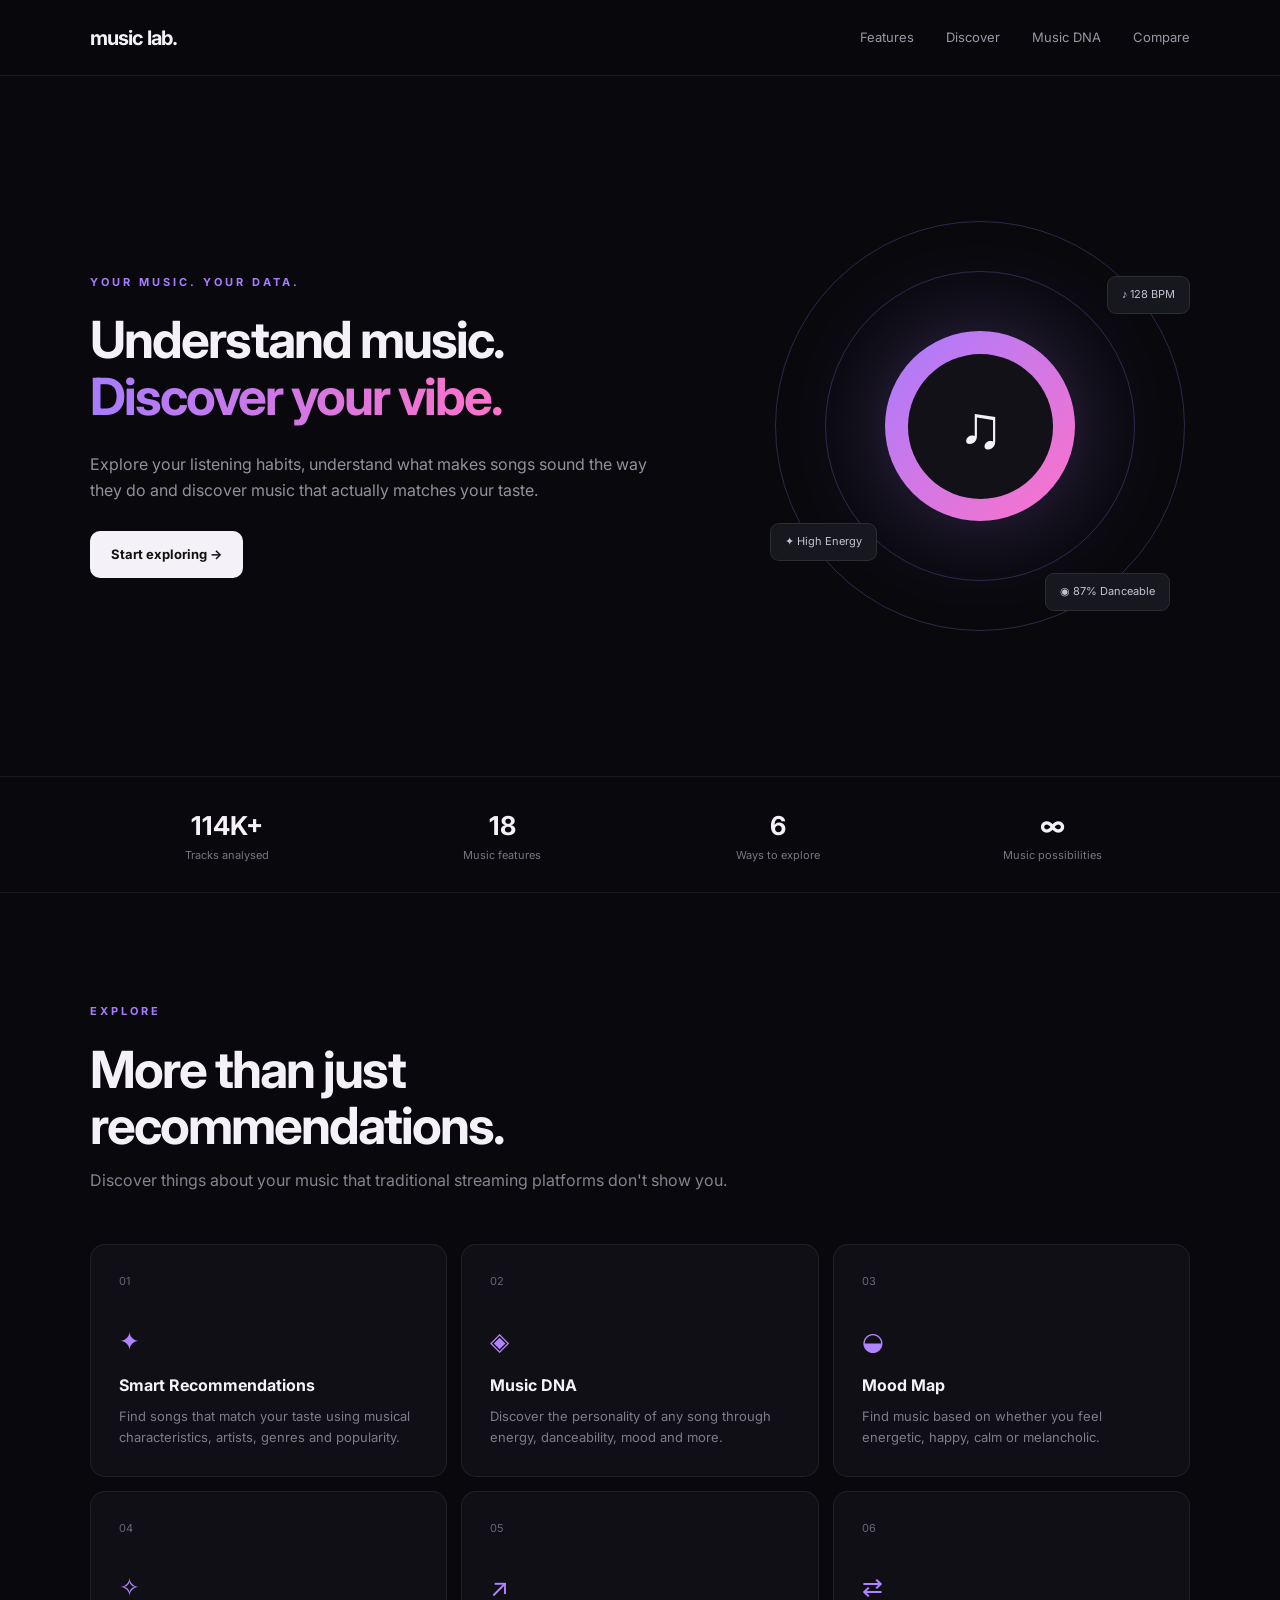
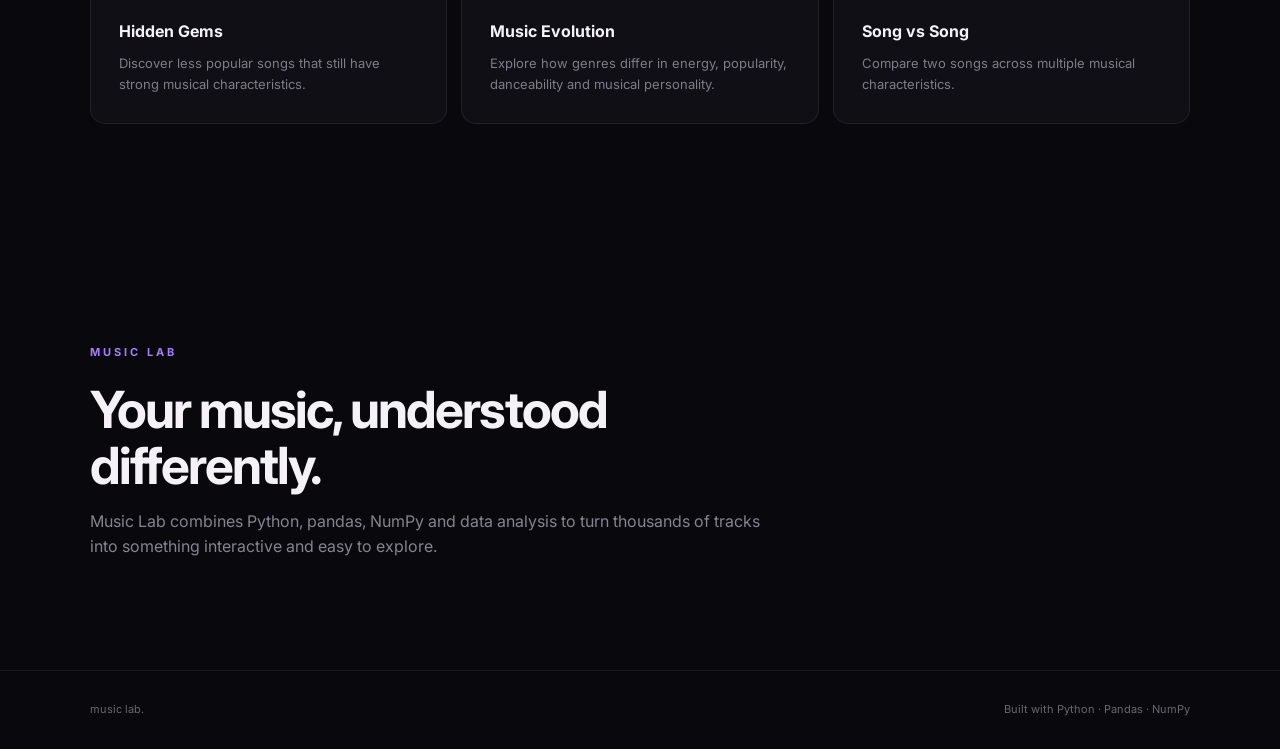
==== frontend/index.html @ 69a94ea1 "first commit" ====
<!DOCTYPE html>
<html lang="en">
<head>
<meta charset="UTF-8">
<meta name="viewport" content="width=device-width,initial-scale=1">
<title>Music Lab</title>
<link rel="preconnect" href="https://fonts.googleapis.com">
<link rel="preconnect" href="https://fonts.gstatic.com" crossorigin>
<link href="https://fonts.googleapis.com/css2?family=Inter:wght@400;500;600;700;800&display=swap" rel="stylesheet">
<link rel="stylesheet" href="styles.css">
</head>
<body>

<nav class="navbar">
<a href="index.html" class="logo">music lab.</a>
<div class="nav-links">
<a href="#features">Features</a>
<a href="recommendations.html">Discover</a>
<a href="dna.html">Music DNA</a>
<a href="compare.html">Compare</a>
</div>
</nav>

<main>

<section class="hero">
<div class="hero-content">
<p class="eyebrow">YOUR MUSIC. YOUR DATA.</p>
<h2>Understand music.<br><span>Discover your vibe.</span></h2>
<p class="hero-text">Explore your listening habits, understand what makes songs sound the way they do and discover music that actually matches your taste.</p>
<a href="recommendations.html" class="hero-button">Start exploring →</a>
</div>

<div class="hero-visual">
<div class="orbit orbit-one"></div>
<div class="orbit orbit-two"></div>
<div class="music-circle">
<div class="circle-inner">♫</div>
</div>
<div class="floating-card card-one">♪ 128 BPM</div>
<div class="floating-card card-two">✦ High Energy</div>
<div class="floating-card card-three">◉ 87% Danceable</div>
</div>
</section>

<section class="stats">
<div class="stat"><strong>114K+</strong><span>Tracks analysed</span></div>
<div class="stat"><strong>18</strong><span>Music features</span></div>
<div class="stat"><strong>6</strong><span>Ways to explore</span></div>
<div class="stat"><strong>∞</strong><span>Music possibilities</span></div>
</section>

<section class="features" id="features">
<div class="section-heading">
<p class="eyebrow">EXPLORE</p>
<h2>More than just recommendations.</h2>
<p>Discover things about your music that traditional streaming platforms don't show you.</p>
</div>

<div class="feature-grid">
<a href="recommendations.html" class="feature-card">
<div class="feature-number">01</div>
<div class="feature-icon">✦</div>
<h3>Smart Recommendations</h3>
<p>Find songs that match your taste using musical characteristics, artists, genres and popularity.</p>
</a>

<a href="dna.html" class="feature-card">
<div class="feature-number">02</div>
<div class="feature-icon">◈</div>
<h3>Music DNA</h3>
<p>Discover the personality of any song through energy, danceability, mood and more.</p>
</a>

<a href="mood.html" class="feature-card">
<div class="feature-number">03</div>
<div class="feature-icon">◒</div>
<h3>Mood Map</h3>
<p>Find music based on whether you feel energetic, happy, calm or melancholic.</p>
</a>

<a href="gems.html" class="feature-card">
<div class="feature-number">04</div>
<div class="feature-icon">✧</div>
<h3>Hidden Gems</h3>
<p>Discover less popular songs that still have strong musical characteristics.</p>
</a>

<a href="evolution.html" class="feature-card">
<div class="feature-number">05</div>
<div class="feature-icon">↗</div>
<h3>Music Evolution</h3>
<p>Explore how genres differ in energy, popularity, danceability and musical personality.</p>
</a>

<a href="compare.html" class="feature-card">
<div class="feature-number">06</div>
<div class="feature-icon">⇄</div>
<h3>Song vs Song</h3>
<p>Compare two songs across multiple musical characteristics.</p>
</a>
</div>
</section>

<section class="about">
<p class="eyebrow">MUSIC LAB</p>
<h2>Your music, understood differently.</h2>
<p>Music Lab combines Python, pandas, NumPy and data analysis to turn thousands of tracks into something interactive and easy to explore.</p>
</section>

</main>

<footer>
<span>music lab.</span>
<span>Built with Python · Pandas · NumPy</span>
</footer>

</body>
</html>
---- frontend/styles.css ----
*{margin:0;padding:0;box-sizing:border-box}
html{scroll-behavior:smooth}
body{font-family:Inter,Arial,sans-serif;background:#09090d;color:#f4f2f8;line-height:1.6}
a{text-decoration:none;color:inherit}
.navbar{height:76px;display:flex;align-items:center;justify-content:space-between;padding:0 7%;border-bottom:1px solid rgba(255,255,255,.07);position:sticky;top:0;background:rgba(9,9,13,.88);backdrop-filter:blur(20px);z-index:10}
.logo{font-size:20px;font-weight:700;letter-spacing:-1px}
.nav-links{display:flex;gap:32px;font-size:13px;color:#9997a5}
.nav-links a:hover{color:#fff}
.hero{min-height:700px;padding:100px 7%;display:flex;align-items:center;justify-content:space-between;overflow:hidden}
.hero-content{max-width:680px}
.eyebrow{font-size:11px;letter-spacing:3px;color:#a77cff;font-weight:700;margin-bottom:20px}
h1{font-size:clamp(48px,7vw,86px);line-height:1.02;letter-spacing:-5px}
h1 span,h2 span{background:linear-gradient(90deg,#a77cff,#ff72c9);-webkit-background-clip:text;color:transparent}
.hero-text{max-width:560px;color:#92909d;margin:28px 0;font-size:16px}
.hero-button,.primary-btn{display:inline-flex;padding:13px 21px;border-radius:10px;background:#f4f2f8;color:#111;font-size:13px;font-weight:700;transition:.2s}
.hero-button:hover,.primary-btn:hover{transform:translateY(-2px)}
.hero-visual{width:420px;height:420px;position:relative;display:flex;align-items:center;justify-content:center}
.music-circle{width:190px;height:190px;border-radius:50%;background:linear-gradient(135deg,#a77cff,#ff72c9);display:flex;align-items:center;justify-content:center;box-shadow:0 0 100px rgba(167,124,255,.3)}
.circle-inner{width:145px;height:145px;border-radius:50%;background:#111117;display:flex;align-items:center;justify-content:center;font-size:60px}
.orbit{position:absolute;border:1px solid rgba(167,124,255,.25);border-radius:50%}
.orbit-one{width:310px;height:310px}
.orbit-two{width:410px;height:410px}
.floating-card{position:absolute;background:#17171e;border:1px solid rgba(255,255,255,.09);padding:9px 14px;border-radius:9px;font-size:11px;color:#c6c3d0}
.card-one{top:60px;right:0}
.card-two{bottom:75px;left:0}
.card-three{bottom:25px;right:20px}
.stats{display:grid;grid-template-columns:repeat(4,1fr);border-top:1px solid rgba(255,255,255,.07);border-bottom:1px solid rgba(255,255,255,.07);padding:28px 7%}
.stat{display:flex;flex-direction:column;align-items:center}
.stat strong{font-size:26px}
.stat span{font-size:11px;color:#777580}
.features,.discover,.dna-section,.mood-section,.gems-section,.evolution-section,.compare-section,.about{padding:110px 7%}
.section-heading{max-width:700px;margin-bottom:50px}
.section-heading h2,h2{font-size:clamp(32px,4vw,52px);letter-spacing:-2px;line-height:1.1}
.section-heading>p:last-child,.about>p:last-child{color:#85838f;margin-top:15px}
.feature-grid{display:grid;grid-template-columns:repeat(3,1fr);gap:14px}
.feature-card{padding:28px;border:1px solid rgba(255,255,255,.07);background:#0f0f15;border-radius:15px;min-height:230px;transition:.25s}
.feature-card:hover{transform:translateY(-5px);border-color:rgba(167,124,255,.35)}
.feature-number{font-size:11px;color:#686672}
.feature-icon{font-size:25px;margin:30px 0 12px;color:#b184ff}
.feature-card h3{font-size:16px}
.feature-card p{font-size:13px;color:#7e7c88;margin-top:8px}
.discover{background:#0d0d13}
.discover-box{max-width:900px;margin:auto}
.discover-box>p{color:#83818e;margin:12px 0 30px}
.search-box,.compare-inputs{display:flex;gap:10px}
.search-box input,.compare-inputs input{flex:1;background:#15151c;border:1px solid rgba(255,255,255,.09);border-radius:10px;padding:15px 17px;color:#fff;outline:none;font-family:inherit}
.search-box input:focus,.compare-inputs input:focus{border-color:#9d73ff}
.search-box button,.compare-inputs button,.mood-buttons button{border:0;background:#f3f1f7;color:#111;border-radius:10px;padding:0 23px;font-weight:700;cursor:pointer}
.results{margin-top:30px}
.result{display:flex;align-items:center;justify-content:space-between;padding:19px 5px;border-bottom:1px solid rgba(255,255,255,.07)}
.result:hover{background:rgba(255,255,255,.025);padding-left:12px;padding-right:12px;border-radius:9px}
.result strong{display:block;font-size:14px}
.result-info span{font-size:12px;color:#777580}
.result-score{color:#a77cff;font-size:12px;font-weight:700}
.dna-section{background:#0a0a0f}
.dna-search{display:flex;gap:10px;max-width:700px;margin:30px 0}
.dna-search input{flex:1;background:#15151c;border:1px solid rgba(255,255,255,.09);border-radius:10px;padding:15px;color:#fff}
.dna-search button{padding:0 23px;border:0;border-radius:10px;font-weight:700}
.dna-grid{display:grid;grid-template-columns:repeat(4,1fr);gap:12px;max-width:1000px}
.dna-card{background:#121219;border:1px solid rgba(255,255,255,.07);padding:22px;border-radius:13px}
.dna-card span{display:block;color:#777580;font-size:12px}
.dna-card strong{font-size:27px;display:block;margin:8px 0}
.dna-bar{height:4px;background:#292830;border-radius:5px;overflow:hidden}
.dna-bar div{height:100%;background:linear-gradient(90deg,#a77cff,#ff72c9)}
.mood-buttons{display:flex;flex-wrap:wrap;gap:10px;margin:35px 0}
.mood-buttons button{padding:12px 18px;cursor:pointer}
.mood-buttons button:hover{background:#a77cff;color:#fff}
.gems-section,.evolution-section,.compare-section{max-width:1200px;margin:auto}
.page-header{max-width:700px;margin-bottom:45px}
.page-header h1{font-size:clamp(42px,6vw,70px);letter-spacing:-4px}
.page-header p{color:#85838f;margin-top:15px}
.table{width:100%;border-collapse:collapse;margin-top:30px}
.table th,.table td{text-align:left;padding:16px;border-bottom:1px solid rgba(255,255,255,.07);font-size:13px}
.table th{color:#777580;font-size:11px;text-transform:uppercase;letter-spacing:1px}
.compare-inputs{max-width:850px;margin:30px 0}
.compare-result{margin-top:40px}
.compare-header{display:grid;grid-template-columns:1fr 1fr;gap:14px}
.compare-song{background:#121219;padding:25px;border-radius:14px;border:1px solid rgba(255,255,255,.07)}
.compare-song h3{font-size:20px}
.compare-song p{font-size:12px;color:#777580}
.compare-feature{margin:22px 0}
.compare-label{display:flex;justify-content:space-between;font-size:12px;margin-bottom:7px;color:#aaa8b4}
.compare-bars{display:grid;grid-template-columns:1fr 1fr;gap:5px}
.bar{height:7px;background:#292830;border-radius:5px;overflow:hidden}
.bar div{height:100%;background:linear-gradient(90deg,#a77cff,#ff72c9)}
.about{max-width:850px}
.about h2{margin-bottom:15px}
footer{border-top:1px solid rgba(255,255,255,.07);padding:30px 7%;display:flex;justify-content:space-between;color:#686672;font-size:11px}
@media(max-width:800px){.nav-links{display:none}.hero{padding-top:70px;min-height:auto;flex-direction:column;align-items:flex-start;gap:70px}.hero-visual{width:100%;height:330px}.music-circle{width:140px;height:140px}.circle-inner{width:105px;height:105px;font-size:45px}.orbit-one{width:230px;height:230px}.orbit-two{width:300px;height:300px}.stats{grid-template-columns:repeat(2,1fr);gap:25px}.feature-grid{grid-template-columns:1fr}.dna-grid{grid-template-columns:repeat(2,1fr)}.compare-header{grid-template-columns:1fr}.compare-inputs{flex-direction:column}.compare-inputs button{height:45px}.search-box{flex-direction:column}.search-box button{height:45px}.dna-search{flex-direction:column}.dna-search button{height:45px}footer{flex-direction:column;gap:10px}}
@media(max-width:480px){h1{letter-spacing:-3px}.features,.discover,.dna-section,.mood-section,.gems-section,.evolution-section,.compare-section,.about{padding:75px 6%}.dna-grid{grid-template-columns:1fr}.floating-card{font-size:9px}.card-one{right:0}.card-two{left:0}}
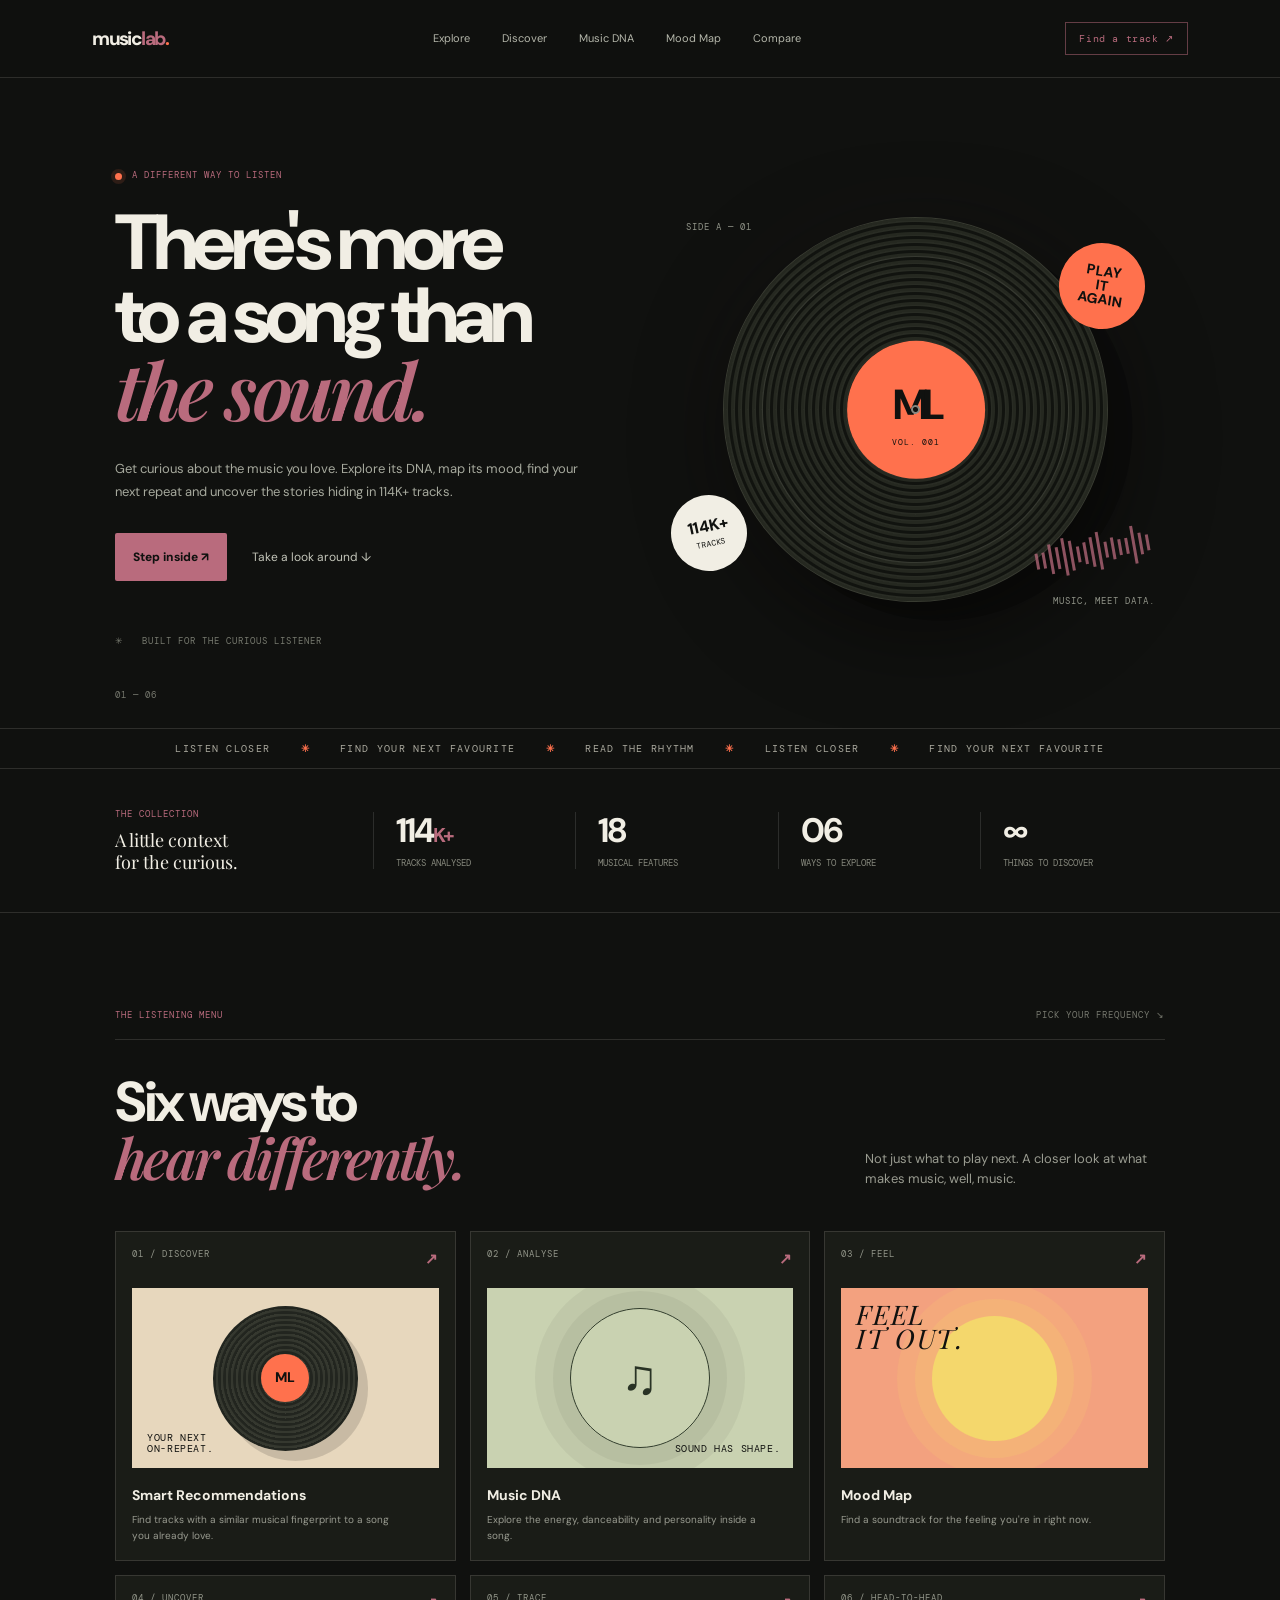
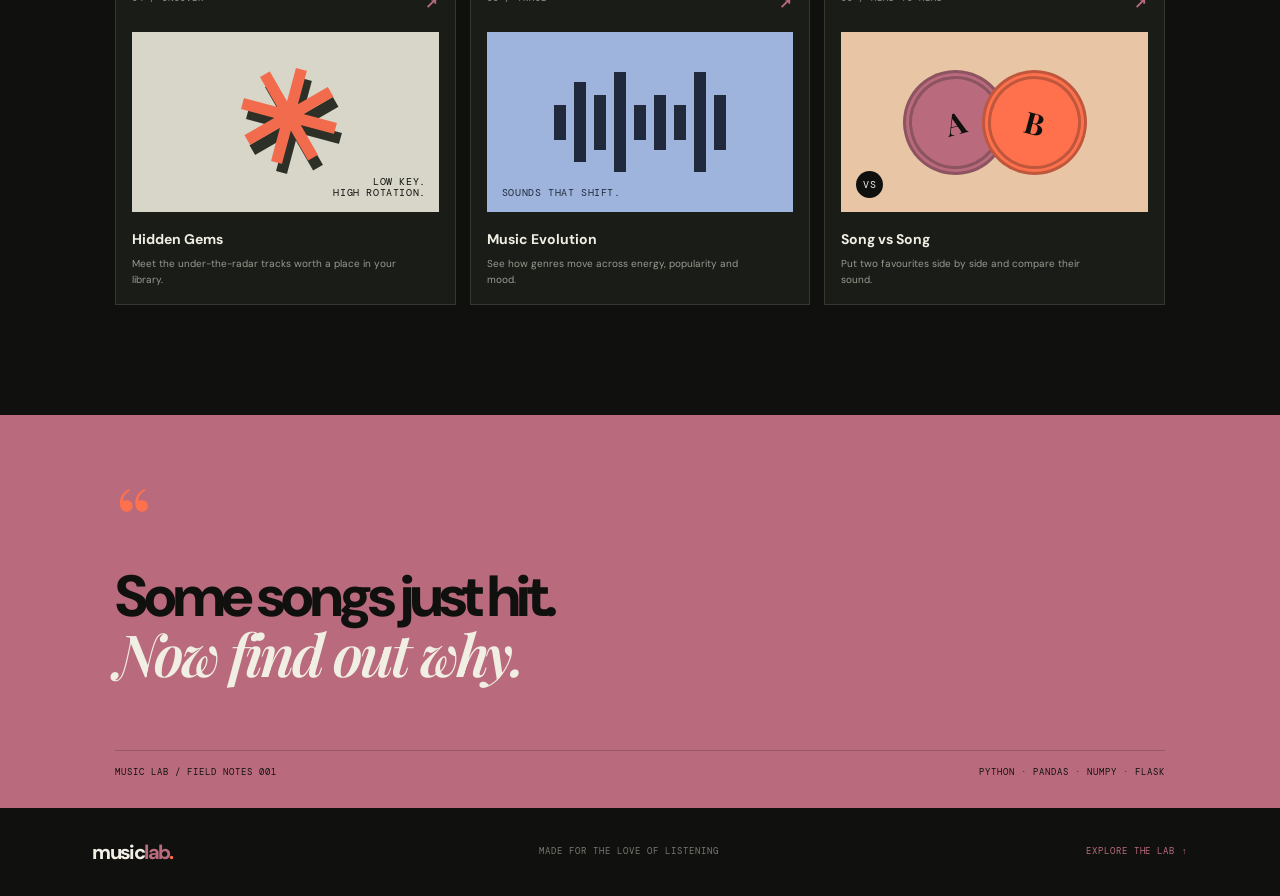
==== commit a2d83dec: "Fix CORS and update Music Lab frontend" ====
--- a/frontend/index.html
+++ b/frontend/index.html
@@ -3,117 +3,117 @@
 <head>
 <meta charset="UTF-8">
 <meta name="viewport" content="width=device-width,initial-scale=1">
-<title>Music Lab</title>
+<meta name="theme-color" content="#10110f">
+<title>Music Lab · Hear beyond the surface</title>
 <link rel="preconnect" href="https://fonts.googleapis.com">
 <link rel="preconnect" href="https://fonts.gstatic.com" crossorigin>
-<link href="https://fonts.googleapis.com/css2?family=Inter:wght@400;500;600;700;800&display=swap" rel="stylesheet">
+<link href="https://fonts.googleapis.com/css2?family=DM+Mono:wght@400;500&family=DM+Sans:wght@400;500;600;700;800&family=Playfair+Display:ital,wght@0,600;0,700;1,600&display=swap" rel="stylesheet">
 <link rel="stylesheet" href="styles.css">
 </head>
 <body>
-
 <nav class="navbar">
-<a href="index.html" class="logo">music lab.</a>
+<a class="logo" href="index.html">music<span>lab</span><i>.</i></a>
 <div class="nav-links">
-<a href="#features">Features</a>
+<a href="index.html#features">Explore</a>
 <a href="recommendations.html">Discover</a>
 <a href="dna.html">Music DNA</a>
+<a href="mood.html">Mood Map</a>
 <a href="compare.html">Compare</a>
 </div>
+<a class="nav-cta" href="recommendations.html">Find a track ↗</a>
 </nav>
-
 <main>
-
 <section class="hero">
-<div class="hero-content">
-<p class="eyebrow">YOUR MUSIC. YOUR DATA.</p>
-<h2>Understand music.<br><span>Discover your vibe.</span></h2>
-<p class="hero-text">Explore your listening habits, understand what makes songs sound the way they do and discover music that actually matches your taste.</p>
-<a href="recommendations.html" class="hero-button">Start exploring →</a>
+<div class="hero-copy">
+<p class="eyebrow"><i></i>A DIFFERENT WAY TO LISTEN</p>
+<h1>There's more<br>to a song than<br><em>the sound.</em></h1>
+<p class="hero-text">Get curious about the music you love. Explore its DNA, map its mood, find your next repeat and uncover the stories hiding in 114K+ tracks.</p>
+<div class="hero-actions">
+<a class="button lime" href="recommendations.html">Step inside ↗</a>
+<a class="text-link" href="#features">Take a look around ↓</a>
 </div>
-
-<div class="hero-visual">
-<div class="orbit orbit-one"></div>
-<div class="orbit orbit-two"></div>
-<div class="music-circle">
-<div class="circle-inner">♫</div>
+<p class="hero-footnote">✳ &nbsp; BUILT FOR THE CURIOUS LISTENER</p>
 </div>
-<div class="floating-card card-one">♪ 128 BPM</div>
-<div class="floating-card card-two">✦ High Energy</div>
-<div class="floating-card card-three">◉ 87% Danceable</div>
+<div class="hero-art">
+<span class="art-note note-top">SIDE A — 01</span>
+<div class="record-glow"></div>
+<div class="vinyl">
+<div class="vinyl-label"><b>ML</b><small>VOL. 001</small></div>
+<div class="hole"></div>
 </div>
+<div class="sticker orange-sticker">PLAY<br>IT<br>AGAIN</div>
+<div class="sticker cream-sticker">114K+<small>TRACKS</small></div>
+<div class="wave"><i></i><i></i><i></i><i></i><i></i><i></i><i></i><i></i><i></i><i></i><i></i><i></i><i></i><i></i><i></i><i></i><i></i></div>
+<span class="art-note note-bottom">MUSIC, MEET DATA.</span>
+</div>
+<span class="hero-index">01 — 06</span>
 </section>
-
+<div class="ticker">LISTEN CLOSER <b>✳</b> FIND YOUR NEXT FAVOURITE <b>✳</b> READ THE RHYTHM <b>✳</b> LISTEN CLOSER <b>✳</b> FIND YOUR NEXT FAVOURITE</div>
 <section class="stats">
-<div class="stat"><strong>114K+</strong><span>Tracks analysed</span></div>
-<div class="stat"><strong>18</strong><span>Music features</span></div>
-<div class="stat"><strong>6</strong><span>Ways to explore</span></div>
-<div class="stat"><strong>∞</strong><span>Music possibilities</span></div>
+<div class="stats-intro"><span class="eyebrow">THE COLLECTION</span><p>A little context<br>for the curious.</p></div>
+<div class="stat"><strong>114<span>K+</span></strong><small>TRACKS ANALYSED</small></div>
+<div class="stat"><strong>18</strong><small>MUSICAL FEATURES</small></div>
+<div class="stat"><strong>06</strong><small>WAYS TO EXPLORE</small></div>
+<div class="stat"><strong>∞</strong><small>THINGS TO DISCOVER</small></div>
 </section>
-
-<section class="features" id="features">
+<section class="features-section" id="features">
+<div class="section-top"><span class="eyebrow">THE LISTENING MENU</span><span class="mono">PICK YOUR FREQUENCY ↘</span></div>
 <div class="section-heading">
-<p class="eyebrow">EXPLORE</p>
-<h2>More than just recommendations.</h2>
-<p>Discover things about your music that traditional streaming platforms don't show you.</p>
+<h2>Six ways to<br><em>hear differently.</em></h2>
+<p>Not just what to play next. A closer look at what makes music, well, music.</p>
 </div>
-
 <div class="feature-grid">
-<a href="recommendations.html" class="feature-card">
-<div class="feature-number">01</div>
-<div class="feature-icon">✦</div>
+<a class="feature-card" href="recommendations.html">
+<div class="card-top">01 / DISCOVER <b>↗</b></div>
+<div class="feature-art discover-art"><div class="mini-record"></div><span>YOUR NEXT<br>ON-REPEAT.</span></div>
 <h3>Smart Recommendations</h3>
-<p>Find songs that match your taste using musical characteristics, artists, genres and popularity.</p>
+<p>Find tracks with a similar musical fingerprint to a song you already love.</p>
 </a>
-
-<a href="dna.html" class="feature-card">
-<div class="feature-number">02</div>
-<div class="feature-icon">◈</div>
+<a class="feature-card" href="dna.html">
+<div class="card-top">02 / ANALYSE <b>↗</b></div>
+<div class="feature-art dna-art"><div class="dna-orbit">♫</div><span>SOUND HAS SHAPE.</span></div>
 <h3>Music DNA</h3>
-<p>Discover the personality of any song through energy, danceability, mood and more.</p>
+<p>Explore the energy, danceability and personality inside a song.</p>
 </a>
-
-<a href="mood.html" class="feature-card">
-<div class="feature-number">03</div>
-<div class="feature-icon">◒</div>
+<a class="feature-card" href="mood.html">
+<div class="card-top">03 / FEEL <b>↗</b></div>
+<div class="feature-art mood-art"><div class="sun"></div><span>FEEL<br>IT OUT.</span></div>
 <h3>Mood Map</h3>
-<p>Find music based on whether you feel energetic, happy, calm or melancholic.</p>
+<p>Find a soundtrack for the feeling you're in right now.</p>
 </a>
-
-<a href="gems.html" class="feature-card">
-<div class="feature-number">04</div>
-<div class="feature-icon">✧</div>
+<a class="feature-card" href="gems.html">
+<div class="card-top">04 / UNCOVER <b>↗</b></div>
+<div class="feature-art gems-art"><b>✳</b><span>LOW KEY.<br>HIGH ROTATION.</span></div>
 <h3>Hidden Gems</h3>
-<p>Discover less popular songs that still have strong musical characteristics.</p>
+<p>Meet the under-the-radar tracks worth a place in your library.</p>
 </a>
-
-<a href="evolution.html" class="feature-card">
-<div class="feature-number">05</div>
-<div class="feature-icon">↗</div>
+<a class="feature-card" href="evolution.html">
+<div class="card-top">05 / TRACE <b>↗</b></div>
+<div class="feature-art evolution-art"><div class="bars"><i></i><i></i><i></i><i></i><i></i><i></i><i></i><i></i><i></i></div><span>SOUNDS THAT SHIFT.</span></div>
 <h3>Music Evolution</h3>
-<p>Explore how genres differ in energy, popularity, danceability and musical personality.</p>
+<p>See how genres move across energy, popularity and mood.</p>
 </a>
-
-<a href="compare.html" class="feature-card">
-<div class="feature-number">06</div>
-<div class="feature-icon">⇄</div>
+<a class="feature-card" href="compare.html">
+<div class="card-top">06 / HEAD-TO-HEAD <b>↗</b></div>
+<div class="feature-art compare-art"><b>A</b><b>B</b><span>VS</span></div>
 <h3>Song vs Song</h3>
-<p>Compare two songs across multiple musical characteristics.</p>
+<p>Put two favourites side by side and compare their sound.</p>
 </a>
 </div>
 </section>
-
-<section class="about">
-<p class="eyebrow">MUSIC LAB</p>
-<h2>Your music, understood differently.</h2>
-<p>Music Lab combines Python, pandas, NumPy and data analysis to turn thousands of tracks into something interactive and easy to explore.</p>
+<section class="manifesto">
+<div class="quote-mark">“</div>
+<p>Some songs just hit.<br><em>Now find out why.</em></p>
+<div class="manifesto-foot">
+<span>MUSIC LAB / FIELD NOTES 001</span>
+<span>PYTHON · PANDAS · NUMPY · FLASK</span>
+</div>
 </section>
-
 </main>
-
-<footer>
-<span>music lab.</span>
-<span>Built with Python · Pandas · NumPy</span>
+<footer class="site-footer">
+<a class="footer-brand" href="index.html">music<span>lab</span><i>.</i></a>
+<span>MADE FOR THE LOVE OF LISTENING</span>
+<a href="#features">EXPLORE THE LAB ↑</a>
 </footer>
-
 </body>
 </html>
--- a/frontend/styles.css
+++ b/frontend/styles.css
@@ -1,90 +1,1529 @@
-*{margin:0;padding:0;box-sizing:border-box}
-html{scroll-behavior:smooth}
-body{font-family:Inter,Arial,sans-serif;background:#09090d;color:#f4f2f8;line-height:1.6}
-a{text-decoration:none;color:inherit}
-.navbar{height:76px;display:flex;align-items:center;justify-content:space-between;padding:0 7%;border-bottom:1px solid rgba(255,255,255,.07);position:sticky;top:0;background:rgba(9,9,13,.88);backdrop-filter:blur(20px);z-index:10}
-.logo{font-size:20px;font-weight:700;letter-spacing:-1px}
-.nav-links{display:flex;gap:32px;font-size:13px;color:#9997a5}
-.nav-links a:hover{color:#fff}
-.hero{min-height:700px;padding:100px 7%;display:flex;align-items:center;justify-content:space-between;overflow:hidden}
-.hero-content{max-width:680px}
-.eyebrow{font-size:11px;letter-spacing:3px;color:#a77cff;font-weight:700;margin-bottom:20px}
-h1{font-size:clamp(48px,7vw,86px);line-height:1.02;letter-spacing:-5px}
-h1 span,h2 span{background:linear-gradient(90deg,#a77cff,#ff72c9);-webkit-background-clip:text;color:transparent}
-.hero-text{max-width:560px;color:#92909d;margin:28px 0;font-size:16px}
-.hero-button,.primary-btn{display:inline-flex;padding:13px 21px;border-radius:10px;background:#f4f2f8;color:#111;font-size:13px;font-weight:700;transition:.2s}
-.hero-button:hover,.primary-btn:hover{transform:translateY(-2px)}
-.hero-visual{width:420px;height:420px;position:relative;display:flex;align-items:center;justify-content:center}
-.music-circle{width:190px;height:190px;border-radius:50%;background:linear-gradient(135deg,#a77cff,#ff72c9);display:flex;align-items:center;justify-content:center;box-shadow:0 0 100px rgba(167,124,255,.3)}
-.circle-inner{width:145px;height:145px;border-radius:50%;background:#111117;display:flex;align-items:center;justify-content:center;font-size:60px}
-.orbit{position:absolute;border:1px solid rgba(167,124,255,.25);border-radius:50%}
-.orbit-one{width:310px;height:310px}
-.orbit-two{width:410px;height:410px}
-.floating-card{position:absolute;background:#17171e;border:1px solid rgba(255,255,255,.09);padding:9px 14px;border-radius:9px;font-size:11px;color:#c6c3d0}
-.card-one{top:60px;right:0}
-.card-two{bottom:75px;left:0}
-.card-three{bottom:25px;right:20px}
-.stats{display:grid;grid-template-columns:repeat(4,1fr);border-top:1px solid rgba(255,255,255,.07);border-bottom:1px solid rgba(255,255,255,.07);padding:28px 7%}
-.stat{display:flex;flex-direction:column;align-items:center}
-.stat strong{font-size:26px}
-.stat span{font-size:11px;color:#777580}
-.features,.discover,.dna-section,.mood-section,.gems-section,.evolution-section,.compare-section,.about{padding:110px 7%}
-.section-heading{max-width:700px;margin-bottom:50px}
-.section-heading h2,h2{font-size:clamp(32px,4vw,52px);letter-spacing:-2px;line-height:1.1}
-.section-heading>p:last-child,.about>p:last-child{color:#85838f;margin-top:15px}
-.feature-grid{display:grid;grid-template-columns:repeat(3,1fr);gap:14px}
-.feature-card{padding:28px;border:1px solid rgba(255,255,255,.07);background:#0f0f15;border-radius:15px;min-height:230px;transition:.25s}
-.feature-card:hover{transform:translateY(-5px);border-color:rgba(167,124,255,.35)}
-.feature-number{font-size:11px;color:#686672}
-.feature-icon{font-size:25px;margin:30px 0 12px;color:#b184ff}
-.feature-card h3{font-size:16px}
-.feature-card p{font-size:13px;color:#7e7c88;margin-top:8px}
-.discover{background:#0d0d13}
-.discover-box{max-width:900px;margin:auto}
-.discover-box>p{color:#83818e;margin:12px 0 30px}
-.search-box,.compare-inputs{display:flex;gap:10px}
-.search-box input,.compare-inputs input{flex:1;background:#15151c;border:1px solid rgba(255,255,255,.09);border-radius:10px;padding:15px 17px;color:#fff;outline:none;font-family:inherit}
-.search-box input:focus,.compare-inputs input:focus{border-color:#9d73ff}
-.search-box button,.compare-inputs button,.mood-buttons button{border:0;background:#f3f1f7;color:#111;border-radius:10px;padding:0 23px;font-weight:700;cursor:pointer}
-.results{margin-top:30px}
-.result{display:flex;align-items:center;justify-content:space-between;padding:19px 5px;border-bottom:1px solid rgba(255,255,255,.07)}
-.result:hover{background:rgba(255,255,255,.025);padding-left:12px;padding-right:12px;border-radius:9px}
-.result strong{display:block;font-size:14px}
-.result-info span{font-size:12px;color:#777580}
-.result-score{color:#a77cff;font-size:12px;font-weight:700}
-.dna-section{background:#0a0a0f}
-.dna-search{display:flex;gap:10px;max-width:700px;margin:30px 0}
-.dna-search input{flex:1;background:#15151c;border:1px solid rgba(255,255,255,.09);border-radius:10px;padding:15px;color:#fff}
-.dna-search button{padding:0 23px;border:0;border-radius:10px;font-weight:700}
-.dna-grid{display:grid;grid-template-columns:repeat(4,1fr);gap:12px;max-width:1000px}
-.dna-card{background:#121219;border:1px solid rgba(255,255,255,.07);padding:22px;border-radius:13px}
-.dna-card span{display:block;color:#777580;font-size:12px}
-.dna-card strong{font-size:27px;display:block;margin:8px 0}
-.dna-bar{height:4px;background:#292830;border-radius:5px;overflow:hidden}
-.dna-bar div{height:100%;background:linear-gradient(90deg,#a77cff,#ff72c9)}
-.mood-buttons{display:flex;flex-wrap:wrap;gap:10px;margin:35px 0}
-.mood-buttons button{padding:12px 18px;cursor:pointer}
-.mood-buttons button:hover{background:#a77cff;color:#fff}
-.gems-section,.evolution-section,.compare-section{max-width:1200px;margin:auto}
-.page-header{max-width:700px;margin-bottom:45px}
-.page-header h1{font-size:clamp(42px,6vw,70px);letter-spacing:-4px}
-.page-header p{color:#85838f;margin-top:15px}
-.table{width:100%;border-collapse:collapse;margin-top:30px}
-.table th,.table td{text-align:left;padding:16px;border-bottom:1px solid rgba(255,255,255,.07);font-size:13px}
-.table th{color:#777580;font-size:11px;text-transform:uppercase;letter-spacing:1px}
-.compare-inputs{max-width:850px;margin:30px 0}
-.compare-result{margin-top:40px}
-.compare-header{display:grid;grid-template-columns:1fr 1fr;gap:14px}
-.compare-song{background:#121219;padding:25px;border-radius:14px;border:1px solid rgba(255,255,255,.07)}
-.compare-song h3{font-size:20px}
-.compare-song p{font-size:12px;color:#777580}
-.compare-feature{margin:22px 0}
-.compare-label{display:flex;justify-content:space-between;font-size:12px;margin-bottom:7px;color:#aaa8b4}
-.compare-bars{display:grid;grid-template-columns:1fr 1fr;gap:5px}
-.bar{height:7px;background:#292830;border-radius:5px;overflow:hidden}
-.bar div{height:100%;background:linear-gradient(90deg,#a77cff,#ff72c9)}
-.about{max-width:850px}
-.about h2{margin-bottom:15px}
-footer{border-top:1px solid rgba(255,255,255,.07);padding:30px 7%;display:flex;justify-content:space-between;color:#686672;font-size:11px}
-@media(max-width:800px){.nav-links{display:none}.hero{padding-top:70px;min-height:auto;flex-direction:column;align-items:flex-start;gap:70px}.hero-visual{width:100%;height:330px}.music-circle{width:140px;height:140px}.circle-inner{width:105px;height:105px;font-size:45px}.orbit-one{width:230px;height:230px}.orbit-two{width:300px;height:300px}.stats{grid-template-columns:repeat(2,1fr);gap:25px}.feature-grid{grid-template-columns:1fr}.dna-grid{grid-template-columns:repeat(2,1fr)}.compare-header{grid-template-columns:1fr}.compare-inputs{flex-direction:column}.compare-inputs button{height:45px}.search-box{flex-direction:column}.search-box button{height:45px}.dna-search{flex-direction:column}.dna-search button{height:45px}footer{flex-direction:column;gap:10px}}
-@media(max-width:480px){h1{letter-spacing:-3px}.features,.discover,.dna-section,.mood-section,.gems-section,.evolution-section,.compare-section,.about{padding:75px 6%}.dna-grid{grid-template-columns:1fr}.floating-card{font-size:9px}.card-one{right:0}.card-two{left:0}}+/* MUSIC LAB — indie editorial / record-store visual system */
+
+:root {
+    --ink: #10110f;
+    --panel: #1a1c17;
+    --paper: #f1eee4;
+    --lime: #b96b7d;
+    --orange: #ff714d;
+    --line: rgba(241,238,228,.13);
+    --mono: "DM Mono", monospace;
+    --sans: "DM Sans", sans-serif;
+    --serif: "Playfair Display", Georgia, serif;
+}
+
+* {
+    box-sizing: border-box;
+    margin: 0;
+    padding: 0;
+}
+
+html {
+    scroll-behavior: smooth;
+}
+
+body {
+    background: var(--ink);
+    color: var(--paper);
+    font-family: var(--sans);
+    font-size: 14px;
+    line-height: 1.55;
+}
+
+a {
+    color: inherit;
+    text-decoration: none;
+}
+
+button,
+input {
+    font: inherit;
+}
+
+button {
+    cursor: pointer;
+}
+
+.navbar {
+    height: 78px;
+    padding: 0 7.2%;
+    display: flex;
+    align-items: center;
+    justify-content: space-between;
+    border-bottom: 1px solid var(--line);
+    position: sticky;
+    top: 0;
+    z-index: 20;
+    background: #10110ff2;
+    backdrop-filter: blur(16px);
+}
+
+.logo,
+.footer-brand {
+    font-size: 19px;
+    font-weight: 800;
+    letter-spacing: -1.6px;
+}
+
+.logo span,
+.footer-brand span {
+    color: var(--lime);
+}
+
+.logo i,
+.footer-brand i {
+    color: var(--orange);
+    font-style: normal;
+}
+
+.nav-links {
+    display: flex;
+    gap: clamp(16px,2.5vw,36px);
+    font-size: 11px;
+    color: #b4b6aa;
+}
+
+.nav-links a:hover {
+    color: var(--lime);
+}
+
+.nav-cta {
+    border: 1px solid #b96b7d80;
+    color: var(--lime);
+    padding: 9px 13px;
+    font: 10px var(--mono);
+    letter-spacing: .06em;
+}
+
+.eyebrow,
+.mono,
+.panel-label,
+.hint,
+.results-heading,
+.site-footer,
+.card-top,
+.hero-footnote,
+.art-note,
+.hero-index,
+.manifesto-foot {
+    font-family: var(--mono);
+    font-size: 9px;
+    letter-spacing: .11em;
+}
+
+.eyebrow {
+    color: var(--lime);
+    display: flex;
+    align-items: center;
+    gap: 10px;
+    margin-bottom: 23px;
+}
+
+.eyebrow i {
+    width: 7px;
+    height: 7px;
+    background: var(--orange);
+    border-radius: 50%;
+    box-shadow: 0 0 0 4px #ff714d20;
+}
+
+/* HERO */
+
+.hero {
+    min-height: 650px;
+    padding: 82px 9% 70px;
+    display: grid;
+    grid-template-columns: 1.05fr .95fr;
+    align-items: center;
+    position: relative;
+    overflow: hidden;
+}
+
+.hero-copy {
+    max-width: 610px;
+    position: relative;
+    z-index: 2;
+}
+
+.hero h1 {
+    font-size: clamp(48px,6.2vw,78px);
+    line-height: .94;
+    letter-spacing: -.075em;
+    font-weight: 800;
+}
+
+.hero h1 em,
+.page-header h1 em,
+.section-heading h2 em,
+.manifesto p em {
+    font-family: var(--serif);
+    font-weight: 600;
+    color: var(--lime);
+    letter-spacing: -.055em;
+}
+
+.hero-text {
+    max-width: 465px;
+    color: #a6a99d;
+    font-size: 13px;
+    line-height: 1.8;
+    margin: 26px 0 29px;
+}
+
+.hero-actions {
+    display: flex;
+    align-items: center;
+    gap: 25px;
+    flex-wrap: wrap;
+}
+
+.button {
+    border: 0;
+    display: inline-flex;
+    align-items: center;
+    justify-content: center;
+    gap: 22px;
+    min-height: 48px;
+    padding: 0 18px;
+    font-size: 12px;
+    font-weight: 800;
+    border-radius: 2px;
+    transition: transform .2s, background .2s;
+}
+
+.button:hover {
+    transform: translateY(-3px);
+}
+
+.lime {
+    background: var(--lime);
+    color: var(--ink);
+}
+
+.lime:hover {
+    background: #cb8795;
+}
+
+.text-link {
+    font-size: 12px;
+    color: #c3c5b9;
+}
+
+.text-link:hover {
+    color: var(--lime);
+}
+
+.hero-footnote {
+    color: #777a6f;
+    margin-top: 54px;
+}
+
+/* VINYL ART */
+
+.hero-art {
+    min-height: 450px;
+    position: relative;
+    display: flex;
+    align-items: center;
+    justify-content: center;
+}
+
+.record-glow {
+    position: absolute;
+    width: 300px;
+    height: 300px;
+    border-radius: 50%;
+    background: var(--lime);
+    opacity: .08;
+    filter: blur(65px);
+}
+
+.vinyl {
+    width: min(34vw,385px);
+    aspect-ratio: 1;
+    border-radius: 50%;
+    background: repeating-radial-gradient(
+        circle,
+        #252820 0 2px,
+        #11130f 3px 5px,
+        #292c24 6px 7px
+    );
+    border: 1px solid #383b31;
+    box-shadow: 18px 25px #0004,0 30px 90px #0008;
+    display: grid;
+    place-items: center;
+    position: relative;
+    transform: rotate(-17deg);
+}
+
+.vinyl:before {
+    content: "";
+    position: absolute;
+    inset: 10%;
+    border: 1px solid #f1eee412;
+    border-radius: 50%;
+}
+
+.vinyl-label {
+    width: 36%;
+    aspect-ratio: 1;
+    border-radius: 50%;
+    background: var(--orange);
+    color: var(--ink);
+    display: flex;
+    flex-direction: column;
+    align-items: center;
+    justify-content: center;
+    transform: rotate(17deg);
+}
+
+.vinyl-label b {
+    font-size: 42px;
+    letter-spacing: -5px;
+}
+
+.vinyl-label small {
+    font: 8px var(--mono);
+    letter-spacing: .12em;
+}
+
+.hole {
+    position: absolute;
+    width: 9px;
+    height: 9px;
+    border-radius: 50%;
+    background: var(--ink);
+    border: 2px solid #f1eee488;
+}
+
+.art-note {
+    position: absolute;
+    color: #929589;
+}
+
+.note-top {
+    top: 37px;
+    left: 4%;
+}
+
+.note-bottom {
+    bottom: 25px;
+    right: 2%;
+}
+
+.sticker {
+    position: absolute;
+    display: grid;
+    place-content: center;
+    text-align: center;
+    font-weight: 800;
+    line-height: .98;
+    transform: rotate(9deg);
+}
+
+.orange-sticker {
+    width: 86px;
+    height: 86px;
+    border-radius: 50%;
+    background: var(--orange);
+    color: var(--ink);
+    font-size: 14px;
+    top: 13%;
+    right: 4%;
+}
+
+.cream-sticker {
+    width: 76px;
+    height: 76px;
+    border-radius: 50%;
+    background: var(--paper);
+    color: var(--ink);
+    font-size: 16px;
+    bottom: 14%;
+    left: 1%;
+    transform: rotate(-12deg);
+}
+
+.cream-sticker small {
+    font: 8px var(--mono);
+    margin-top: 4px;
+}
+
+.wave {
+    position: absolute;
+    bottom: 14%;
+    right: 3%;
+    display: flex;
+    align-items: center;
+    gap: 4px;
+    transform: rotate(-10deg);
+}
+
+.wave i {
+    width: 3px;
+    height: 16px;
+    background: var(--lime);
+    opacity: .75;
+}
+
+.wave i:nth-child(3n) {
+    height: 30px;
+}
+
+.wave i:nth-child(4n) {
+    height: 22px;
+}
+
+.wave i:nth-child(5n) {
+    height: 38px;
+}
+
+.hero-index {
+    position: absolute;
+    bottom: 25px;
+    left: 9%;
+    color: #77796f;
+}
+
+/* TICKER AND STATS */
+
+.ticker {
+    overflow: hidden;
+    white-space: nowrap;
+    text-align: center;
+    border-block: 1px solid var(--line);
+    padding: 13px;
+    color: #aaa99e;
+    font: 10px var(--mono);
+    letter-spacing: .13em;
+}
+
+.ticker b {
+    color: var(--orange);
+    padding: 0 23px;
+}
+
+.stats {
+    padding: 39px 9%;
+    display: grid;
+    grid-template-columns: 1.3fr repeat(4,1fr);
+    gap: 18px;
+    align-items: center;
+    border-bottom: 1px solid var(--line);
+}
+
+.stats-intro .eyebrow {
+    margin-bottom: 8px;
+}
+
+.stats-intro p {
+    font: 18px/1.2 var(--serif);
+}
+
+.stat {
+    border-left: 1px solid var(--line);
+    padding-left: 22px;
+}
+
+.stat strong {
+    font-size: 34px;
+    letter-spacing: -2px;
+    line-height: 1.1;
+}
+
+.stat strong span {
+    color: var(--lime);
+    font-size: 20px;
+}
+
+.stat small {
+    display: block;
+    color: #85877c;
+    font: 9px var(--mono);
+    margin-top: 7px;
+}
+
+/* FEATURES */
+
+.features-section {
+    padding: 96px 9% 110px;
+}
+
+.section-top {
+    display: flex;
+    justify-content: space-between;
+    border-bottom: 1px solid var(--line);
+    padding-bottom: 16px;
+}
+
+.section-top .eyebrow {
+    margin: 0;
+}
+
+.mono {
+    color: #77796f;
+}
+
+.section-heading {
+    display: flex;
+    justify-content: space-between;
+    align-items: end;
+    gap: 30px;
+    margin: 35px 0 42px;
+}
+
+.section-heading h2 {
+    font-size: clamp(34px,4.7vw,56px);
+    line-height: .98;
+    letter-spacing: -.065em;
+}
+
+.section-heading p {
+    max-width: 300px;
+    color: #999b90;
+    font-size: 13px;
+}
+
+.feature-grid {
+    display: grid;
+    grid-template-columns: repeat(3,1fr);
+    gap: 14px;
+}
+
+.feature-card {
+    background: #1a1c17;
+    border: 1px solid var(--line);
+    padding: 16px;
+    min-width: 0;
+    transition: .25s;
+}
+
+.feature-card:hover {
+    transform: translateY(-5px);
+    border-color: #b96b7d88;
+}
+
+.card-top {
+    display: flex;
+    justify-content: space-between;
+    color: #929589;
+}
+
+.card-top b {
+    color: var(--lime);
+    font-size: 15px;
+}
+
+.feature-art {
+    height: 180px;
+    margin: 17px 0;
+    position: relative;
+    display: flex;
+    align-items: center;
+    justify-content: center;
+    overflow: hidden;
+}
+
+.feature-art > span {
+    position: absolute;
+    left: 15px;
+    bottom: 14px;
+    font: 10px/1.1 var(--mono);
+    letter-spacing: .06em;
+    color: var(--ink);
+}
+
+.discover-art {
+    background: #e7d7bd;
+}
+
+.mini-record {
+    width: 145px;
+    height: 145px;
+    border-radius: 50%;
+    background: repeating-radial-gradient(
+        circle,
+        #22251f 0 2px,
+        #35382f 3px 5px
+    );
+    box-shadow: 10px 10px #0002;
+}
+
+.mini-record:after {
+    content: "ML";
+    display: grid;
+    place-items: center;
+    position: absolute;
+    width: 48px;
+    height: 48px;
+    border-radius: 50%;
+    background: var(--orange);
+    color: var(--ink);
+    font-weight: 800;
+    top: 50%;
+    left: 50%;
+    transform: translate(-50%,-50%);
+}
+
+.dna-art {
+    background: #c9d2b1;
+}
+
+.dna-orbit {
+    width: 140px;
+    height: 140px;
+    border: 1px solid #303b2b;
+    border-radius: 50%;
+    box-shadow: 0 0 0 17px #10110f0c,0 0 0 35px #10110f0c;
+    display: grid;
+    place-items: center;
+    font-size: 49px;
+    color: #293325;
+}
+
+.dna-art > span {
+    left: auto;
+    right: 13px;
+    text-align: right;
+}
+
+.mood-art {
+    background: #f3a17f;
+}
+
+.sun {
+    width: 125px;
+    height: 125px;
+    border-radius: 50%;
+    background: #f4d76c;
+    box-shadow: 0 0 0 17px #f4d76c33,0 0 0 35px #f4d76c22;
+}
+
+.mood-art > span {
+    font: italic 27px/.9 var(--serif);
+    top: 14px;
+    bottom: auto;
+}
+
+.gems-art {
+    background: #d7d6c8;
+}
+
+.gems-art > b {
+    font-size: 125px;
+    color: #f36b4d;
+    text-shadow: 7px 8px #2c3027;
+    transform: rotate(15deg);
+}
+
+.gems-art > span {
+    left: auto;
+    right: 13px;
+    text-align: right;
+}
+
+.evolution-art {
+    background: #9eb4dc;
+}
+
+.bars {
+    display: flex;
+    align-items: center;
+    gap: 8px;
+    height: 100px;
+}
+
+.bars i {
+    width: 12px;
+    background: #202a3c;
+    height: 35%;
+}
+
+.bars i:nth-child(2n) {
+    height: 80%;
+}
+
+.bars i:nth-child(3n) {
+    height: 55%;
+}
+
+.bars i:nth-child(4n) {
+    height: 100%;
+}
+
+.evolution-art > span {
+    color: #202a3c;
+}
+
+.compare-art {
+    background: #e8c5a4;
+}
+
+.compare-art b {
+    width: 105px;
+    height: 105px;
+    border-radius: 50%;
+    display: grid;
+    place-items: center;
+    font: 700 30px var(--serif);
+    color: var(--ink);
+    border: 9px double #10110f44;
+}
+
+.compare-art b:first-child {
+    background: var(--lime);
+    transform: translateX(13px) rotate(-15deg);
+}
+
+.compare-art b:nth-child(2) {
+    background: var(--orange);
+    transform: translateX(-13px) rotate(15deg);
+}
+
+.compare-art > span {
+    position: absolute;
+    background: var(--ink);
+    color: var(--paper);
+    padding: 7px;
+    border-radius: 50%;
+    font: 10px var(--mono);
+}
+
+.feature-card h3 {
+    font-size: 14px;
+}
+
+.feature-card p {
+    font-size: 10px;
+    color: #999b90;
+    line-height: 1.6;
+    margin-top: 5px;
+    max-width: 270px;
+}
+
+/* HOMEPAGE MANIFESTO */
+
+.manifesto {
+    background: var(--lime);
+    color: var(--ink);
+    padding: 75px 9% 28px;
+}
+
+.quote-mark {
+    font: 90px/.6 var(--serif);
+    color: var(--orange);
+}
+
+.manifesto p {
+    font-size: clamp(34px,5.2vw,58px);
+    font-weight: 800;
+    line-height: .98;
+    letter-spacing: -.07em;
+    margin: 24px 0 65px;
+}
+
+.manifesto p em {
+    color: #f1eee4;
+}
+
+.manifesto-foot {
+    display: flex;
+    justify-content: space-between;
+    border-top: 1px solid #10110f33;
+    padding-top: 15px;
+}
+
+/* FOOTER */
+
+.site-footer {
+    min-height: 88px;
+    padding: 24px 7.2%;
+    display: flex;
+    justify-content: space-between;
+    align-items: center;
+    gap: 18px;
+    color: #77796f;
+    font-size: 9px;
+}
+
+.footer-brand {
+    font: 800 20px var(--sans);
+    color: var(--paper);
+}
+
+.site-footer > a:last-child {
+    color: var(--lime);
+}
+
+/* FEATURE PAGE HEADERS */
+
+.tool-page {
+    padding: 20px 9% 95px;
+    min-height: calc(100vh - 78px);
+}
+
+.back-link {
+    display: inline-block;
+    color: #a0a295;
+    font: 9px var(--mono);
+    letter-spacing: .1em;
+    padding: 7px 0;
+    margin-bottom: 17px;
+}
+
+.back-link:hover {
+    color: var(--lime);
+}
+
+.page-header {
+    max-width: 780px;
+    margin-bottom: 29px;
+}
+
+.page-header .eyebrow {
+    margin-bottom: 12px;
+}
+
+.page-header h1 {
+    font-size: clamp(42px,5.6vw,66px);
+    line-height: .98;
+    letter-spacing: -.07em;
+    font-weight: 800;
+}
+
+.page-intro {
+    max-width: 550px;
+    color: #a1a397;
+    font-size: 13px;
+    line-height: 1.75;
+    margin-top: 14px;
+}
+
+/* INPUT PANELS */
+
+.tool-panel,
+.mood-picker,
+.action-panel {
+    background: var(--panel);
+    border: 1px solid var(--line);
+    padding: 23px;
+    max-width: 900px;
+}
+
+.panel-label {
+    color: #a0a294;
+    margin-bottom: 16px;
+}
+
+.panel-label b {
+    color: var(--orange);
+    margin-right: 10px;
+}
+
+.search-box {
+    display: flex;
+    gap: 10px;
+}
+
+.search-box input,
+.compare-input-wrap input {
+    flex: 1;
+    min-width: 0;
+    min-height: 49px;
+    background: #10120f;
+    border: 1px solid #f1eee426;
+    color: var(--paper);
+    outline: 0;
+    border-radius: 2px;
+    padding: 0 16px;
+    font-size: 13px;
+}
+
+.search-box input:focus,
+.compare-input-wrap input:focus {
+    border-color: var(--lime);
+}
+
+input::placeholder {
+    color: #77796f;
+}
+
+.hint {
+    color: #77796f;
+    margin-top: 13px;
+    font-size: 8px;
+}
+
+/* RESULTS */
+
+.results-wrap {
+    max-width: 1000px;
+    margin-top: 39px;
+}
+
+.results-heading {
+    display: flex;
+    justify-content: space-between;
+    align-items: center;
+    padding-bottom: 12px;
+    border-bottom: 1px solid var(--line);
+    color: var(--paper);
+    font-size: 9px;
+}
+
+.results {
+    margin-top: 7px;
+}
+
+.result {
+    display: grid;
+    grid-template-columns: 42px 1fr auto;
+    align-items: center;
+    gap: 12px;
+    padding: 15px 9px;
+    border-bottom: 1px solid #f1eee414;
+}
+
+.result:hover {
+    background: #f1eee408;
+}
+
+.result-rank {
+    color: var(--orange);
+    font: 11px var(--mono);
+}
+
+.result-info strong {
+    display: block;
+    font-size: 13px;
+}
+
+.result-info span {
+    display: block;
+    color: #8e9085;
+    font-size: 11px;
+    margin-top: 2px;
+}
+
+.result-score {
+    color: var(--lime);
+    font: 12px var(--mono);
+    text-align: right;
+}
+
+.result-score small {
+    display: block;
+    color: #77796f;
+    font-size: 8px;
+    margin-top: 3px;
+}
+
+.status-message {
+    color: var(--paper);
+    font-size: 13px;
+    padding: 18px 0;
+}
+
+/* MUSIC DNA */
+
+.dna-grid {
+    display: grid;
+    grid-template-columns: repeat(3,1fr);
+    gap: 11px;
+    margin-top: 15px;
+}
+
+.dna-card {
+    padding: 20px;
+    background: var(--panel);
+    border: 1px solid var(--line);
+    min-height: 140px;
+}
+
+.dna-card-top {
+    display: flex;
+    justify-content: space-between;
+    color: #898b80;
+    font: 9px var(--mono);
+    text-transform: uppercase;
+}
+
+.dna-card-top span {
+    color: var(--orange);
+}
+
+.dna-card strong {
+    display: block;
+    font-size: 34px;
+    letter-spacing: -2px;
+    margin: 14px 0 11px;
+}
+
+.dna-card sup {
+    font: 11px var(--mono);
+    color: var(--lime);
+    margin-left: 3px;
+}
+
+.dna-bar {
+    height: 4px;
+    background: #36392f;
+    overflow: hidden;
+}
+
+.dna-bar div {
+    height: 100%;
+    background: var(--lime);
+}
+
+/* MOOD MAP */
+
+.mood-buttons {
+    display: grid;
+    grid-template-columns: repeat(2,1fr);
+    gap: 10px;
+}
+
+.mood-choice {
+    min-height: 90px;
+    border: 0;
+    display: flex;
+    align-items: center;
+    text-align: left;
+    gap: 14px;
+    padding: 15px;
+    color: var(--ink);
+    transition: transform .2s,filter .2s;
+}
+
+.mood-choice:hover {
+    transform: translateY(-3px);
+    filter: brightness(1.06);
+}
+
+.mood-choice > span {
+    font-size: 29px;
+    width: 40px;
+    text-align: center;
+}
+
+.mood-choice b {
+    font-size: 13px;
+}
+
+.mood-choice small {
+    display: block;
+    font: 9px var(--mono);
+    opacity: .65;
+    margin-top: 4px;
+}
+
+.mood-choice i {
+    font-style: normal;
+    margin-left: auto;
+}
+
+.yellow {
+    background: #e9d76e;
+}
+
+.red {
+    background: #ff8061;
+}
+
+.blue {
+    background: #a9c2df;
+}
+
+.lilac {
+    background: #c9b9db;
+}
+
+/* ACTION PANELS AND TABLES */
+
+.action-panel {
+    display: flex;
+    justify-content: space-between;
+    align-items: center;
+    gap: 20px;
+}
+
+.action-panel .panel-label {
+    margin: 0 0 7px;
+}
+
+.action-panel p {
+    color: #a1a397;
+    font: italic 19px var(--serif);
+}
+
+.table-wrap {
+    overflow-x: auto;
+}
+
+.table {
+    width: 100%;
+    border-collapse: collapse;
+    margin-top: 12px;
+    min-width: 620px;
+}
+
+.table th,
+.table td {
+    text-align: left;
+    padding: 14px 12px;
+    border-bottom: 1px solid #f1eee414;
+    font-size: 11px;
+    white-space: nowrap;
+}
+
+.table th {
+    color: #85877d;
+    font: 9px var(--mono);
+    text-transform: uppercase;
+    letter-spacing: .08em;
+}
+
+.table td {
+    color: #d9d8ce;
+}
+
+.table tbody tr:hover {
+    background: #f1eee408;
+}
+
+.table-pill {
+    color: var(--lime);
+    font: 10px var(--mono);
+}
+
+/* SONG COMPARISON */
+
+.compare-inputs {
+    display: grid;
+    grid-template-columns: 1fr 38px 1fr auto;
+    gap: 9px;
+    align-items: center;
+}
+
+.compare-input-wrap {
+    display: flex;
+    min-width: 0;
+}
+
+.compare-input-wrap > span {
+    width: 40px;
+    min-width: 40px;
+    display: grid;
+    place-items: center;
+    background: var(--orange);
+    color: var(--ink);
+    font: 12px var(--mono);
+}
+
+.compare-inputs > strong {
+    text-align: center;
+    color: var(--orange);
+    font: 10px var(--mono);
+}
+
+.compare-input-wrap input {
+    width: 100%;
+}
+
+.compare-result {
+    margin-top: 16px;
+}
+
+.compare-header {
+    display: grid;
+    grid-template-columns: 1fr 1fr;
+    gap: 11px;
+}
+
+.compare-song {
+    padding: 21px;
+    background: var(--panel);
+    border: 1px solid var(--line);
+    min-width: 0;
+}
+
+.side-a {
+    border-top: 3px solid var(--orange);
+}
+
+.side-b {
+    border-top: 3px solid var(--lime);
+}
+
+.compare-song > span {
+    font: 9px var(--mono);
+    color: #898b80;
+}
+
+.compare-song h3 {
+    font-size: 20px;
+    margin: 9px 0 3px;
+    overflow-wrap: anywhere;
+}
+
+.compare-song p {
+    font-size: 11px;
+    color: #999b90;
+}
+
+.compare-song .popularity {
+    margin-top: 12px;
+}
+
+.compare-feature {
+    margin: 21px 0;
+}
+
+.compare-label {
+    display: flex;
+    justify-content: space-between;
+    color: #c3c4b8;
+    font: 10px var(--mono);
+    margin-bottom: 8px;
+}
+
+.compare-label i {
+    color: #77796f;
+    font-style: normal;
+    padding: 0 4px;
+}
+
+.compare-bars {
+    display: grid;
+    grid-template-columns: 1fr 1fr;
+    gap: 6px;
+}
+
+.bar {
+    height: 8px;
+    background: #30332b;
+    overflow: hidden;
+}
+
+.bar div {
+    height: 100%;
+}
+
+.bar-a div {
+    background: var(--orange);
+}
+
+.bar-b div {
+    background: var(--lime);
+}
+
+/* ACCESSIBILITY */
+
+.sr-only {
+    position: absolute;
+    width: 1px;
+    height: 1px;
+    padding: 0;
+    margin: -1px;
+    overflow: hidden;
+    clip: rect(0,0,0,0);
+    white-space: nowrap;
+    border: 0;
+}
+
+/* TABLET */
+
+@media(max-width:900px) {
+    .navbar {
+        padding: 0 5%;
+    }
+
+    .nav-links {
+        gap: 14px;
+    }
+
+    .nav-cta {
+        display: none;
+    }
+
+    .hero {
+        padding-left: 7%;
+        padding-right: 7%;
+    }
+
+    .stats {
+        padding-left: 7%;
+        padding-right: 7%;
+        grid-template-columns: repeat(4,1fr);
+    }
+
+    .stats-intro {
+        grid-column: 1/-1;
+    }
+
+    .stat {
+        padding-left: 13px;
+    }
+
+    .features-section {
+        padding-left: 7%;
+        padding-right: 7%;
+    }
+
+    .feature-grid {
+        grid-template-columns: repeat(2,1fr);
+    }
+
+    .tool-page {
+        padding-left: 7%;
+        padding-right: 7%;
+    }
+}
+
+/* MOBILE */
+
+@media(max-width:620px) {
+    .navbar {
+        height: 67px;
+    }
+
+    .logo {
+        font-size: 20px;
+    }
+
+    .nav-links {
+        gap: 12px;
+        font-size: 10px;
+        overflow-x: auto;
+        white-space: nowrap;
+        margin-left: 14px;
+    }
+
+    .nav-links a:nth-child(4) {
+        display: none;
+    }
+
+    .hero {
+        display: flex;
+        flex-direction: column;
+        align-items: stretch;
+        padding: 58px 7% 20px;
+        min-height: auto;
+    }
+
+    .hero h1 {
+        font-size: clamp(46px,12vw,66px);
+    }
+
+    .hero-text {
+        font-size: 13px;
+        margin: 21px 0;
+    }
+
+    .hero-footnote {
+        margin-top: 34px;
+    }
+
+    .hero-art {
+        min-height: 310px;
+    }
+
+    .vinyl {
+        width: min(67vw,290px);
+    }
+
+    .orange-sticker {
+        width: 68px;
+        height: 68px;
+        font-size: 11px;
+        right: 0;
+        top: 8%;
+    }
+
+    .cream-sticker {
+        width: 64px;
+        height: 64px;
+        left: 0;
+        bottom: 8%;
+    }
+
+    .hero-index {
+        display: none;
+    }
+
+    .stats {
+        grid-template-columns: repeat(2,1fr);
+        gap: 23px 10px;
+        padding: 32px 7%;
+    }
+
+    .stats-intro {
+        grid-column: 1/-1;
+    }
+
+    .stat {
+        border: 0;
+        padding: 0;
+    }
+
+    .stat strong {
+        font-size: 29px;
+    }
+
+    .features-section {
+        padding: 68px 7% 75px;
+    }
+
+    .section-heading {
+        display: block;
+        margin: 26px 0 29px;
+    }
+
+    .section-heading p {
+        margin-top: 16px;
+    }
+
+    .feature-grid {
+        grid-template-columns: 1fr;
+    }
+
+    .feature-art {
+        height: 170px;
+    }
+
+    .manifesto {
+        padding: 60px 7% 24px;
+    }
+
+    .manifesto p {
+        font-size: clamp(32px,9vw,46px);
+        margin-bottom: 42px;
+    }
+
+    .manifesto-foot {
+        flex-direction: column;
+        gap: 8px;
+    }
+
+    .site-footer {
+        padding: 22px 7%;
+        flex-wrap: wrap;
+    }
+
+    .site-footer > span {
+        order: 3;
+        width: 100%;
+    }
+
+    .tool-page {
+        padding: 16px 6% 65px;
+    }
+
+    .back-link {
+        margin-bottom: 14px;
+    }
+
+    .page-header {
+        margin-bottom: 24px;
+    }
+
+    .page-header h1 {
+        font-size: clamp(40px,10vw,56px);
+    }
+
+    .page-intro {
+        font-size: 12px;
+        margin-top: 12px;
+    }
+
+    .tool-panel,
+    .mood-picker,
+    .action-panel {
+        padding: 16px;
+    }
+
+    .search-box {
+        flex-direction: column;
+    }
+
+    .search-box .button {
+        width: 100%;
+    }
+
+    .dna-grid {
+        grid-template-columns: repeat(2,1fr);
+        gap: 8px;
+    }
+
+    .dna-card {
+        padding: 14px;
+        min-height: 120px;
+    }
+
+    .dna-card strong {
+        font-size: 28px;
+    }
+
+    .mood-buttons {
+        grid-template-columns: 1fr;
+    }
+
+    .mood-choice {
+        min-height: 76px;
+    }
+
+    .action-panel {
+        align-items: flex-start;
+        flex-direction: column;
+    }
+
+    .action-panel .button {
+        width: 100%;
+    }
+
+    .compare-inputs {
+        grid-template-columns: 1fr;
+    }
+
+    .compare-inputs > strong {
+        padding: 2px;
+    }
+
+    .compare-header {
+        grid-template-columns: 1fr;
+    }
+
+    .results-heading {
+        gap: 8px;
+    }
+
+    .results-heading .mono {
+        text-align: right;
+    }
+
+    .result {
+        grid-template-columns: 27px 1fr auto;
+        gap: 7px;
+        padding: 12px 2px;
+    }
+
+    .result-info strong {
+        font-size: 12px;
+    }
+
+    .result-info span {
+        font-size: 10px;
+    }
+}
+
+/* REDUCED MOTION */
+
+@media(prefers-reduced-motion:reduce) {
+    *,
+    *::before,
+    *::after {
+        scroll-behavior: auto !important;
+        transition-duration: .01ms !important;
+    }
+}
